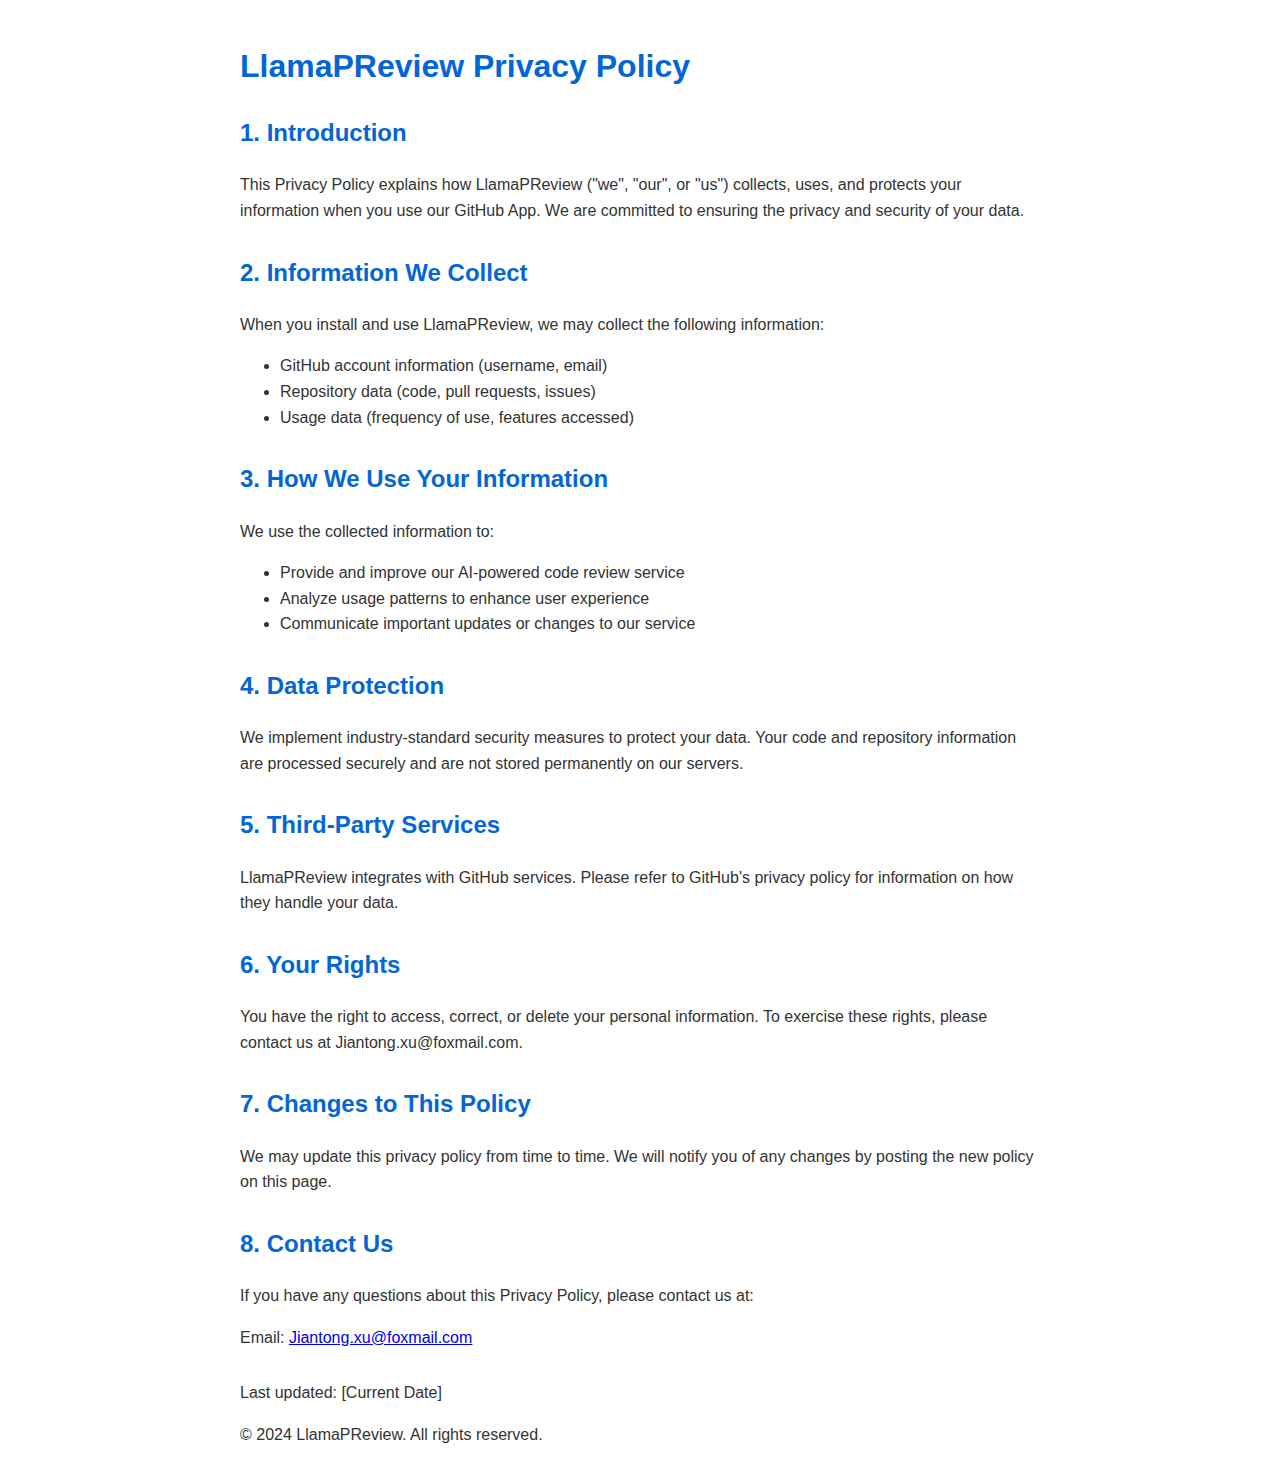
==== privacy.html @ 9e724a56 "Create privacy.html" ====
<!DOCTYPE html>
<html lang="en">
<head>
    <meta charset="UTF-8">
    <meta name="viewport" content="width=device-width, initial-scale=1.0">
    <title>LlamaPReview - Privacy Policy</title>
    <style>
        body {
            font-family: Arial, sans-serif;
            line-height: 1.6;
            color: #333;
            max-width: 800px;
            margin: 0 auto;
            padding: 20px;
        }
        h1, h2 {
            color: #0366d6;
        }
        .policy-section {
            margin-bottom: 30px;
        }
    </style>
</head>
<body>
    <h1>LlamaPReview Privacy Policy</h1>
    
    <div class="policy-section">
        <h2>1. Introduction</h2>
        <p>This Privacy Policy explains how LlamaPReview ("we", "our", or "us") collects, uses, and protects your information when you use our GitHub App. We are committed to ensuring the privacy and security of your data.</p>
    </div>
    
    <div class="policy-section">
        <h2>2. Information We Collect</h2>
        <p>When you install and use LlamaPReview, we may collect the following information:</p>
        <ul>
            <li>GitHub account information (username, email)</li>
            <li>Repository data (code, pull requests, issues)</li>
            <li>Usage data (frequency of use, features accessed)</li>
        </ul>
    </div>
    
    <div class="policy-section">
        <h2>3. How We Use Your Information</h2>
        <p>We use the collected information to:</p>
        <ul>
            <li>Provide and improve our AI-powered code review service</li>
            <li>Analyze usage patterns to enhance user experience</li>
            <li>Communicate important updates or changes to our service</li>
        </ul>
    </div>
    
    <div class="policy-section">
        <h2>4. Data Protection</h2>
        <p>We implement industry-standard security measures to protect your data. Your code and repository information are processed securely and are not stored permanently on our servers.</p>
    </div>
    
    <div class="policy-section">
        <h2>5. Third-Party Services</h2>
        <p>LlamaPReview integrates with GitHub services. Please refer to GitHub's privacy policy for information on how they handle your data.</p>
    </div>
    
    <div class="policy-section">
        <h2>6. Your Rights</h2>
        <p>You have the right to access, correct, or delete your personal information. To exercise these rights, please contact us at Jiantong.xu@foxmail.com.</p>
    </div>
    
    <div class="policy-section">
        <h2>7. Changes to This Policy</h2>
        <p>We may update this privacy policy from time to time. We will notify you of any changes by posting the new policy on this page.</p>
    </div>
    
    <div class="policy-section">
        <h2>8. Contact Us</h2>
        <p>If you have any questions about this Privacy Policy, please contact us at:</p>
        <p>Email: <a href="mailto:Jiantong.xu@foxmail.com">Jiantong.xu@foxmail.com</a></p>
    </div>
    
    <footer>
        <p>Last updated: [Current Date]</p>
        <p>&copy; 2024 LlamaPReview. All rights reserved.</p>
    </footer>
</body>
</html>
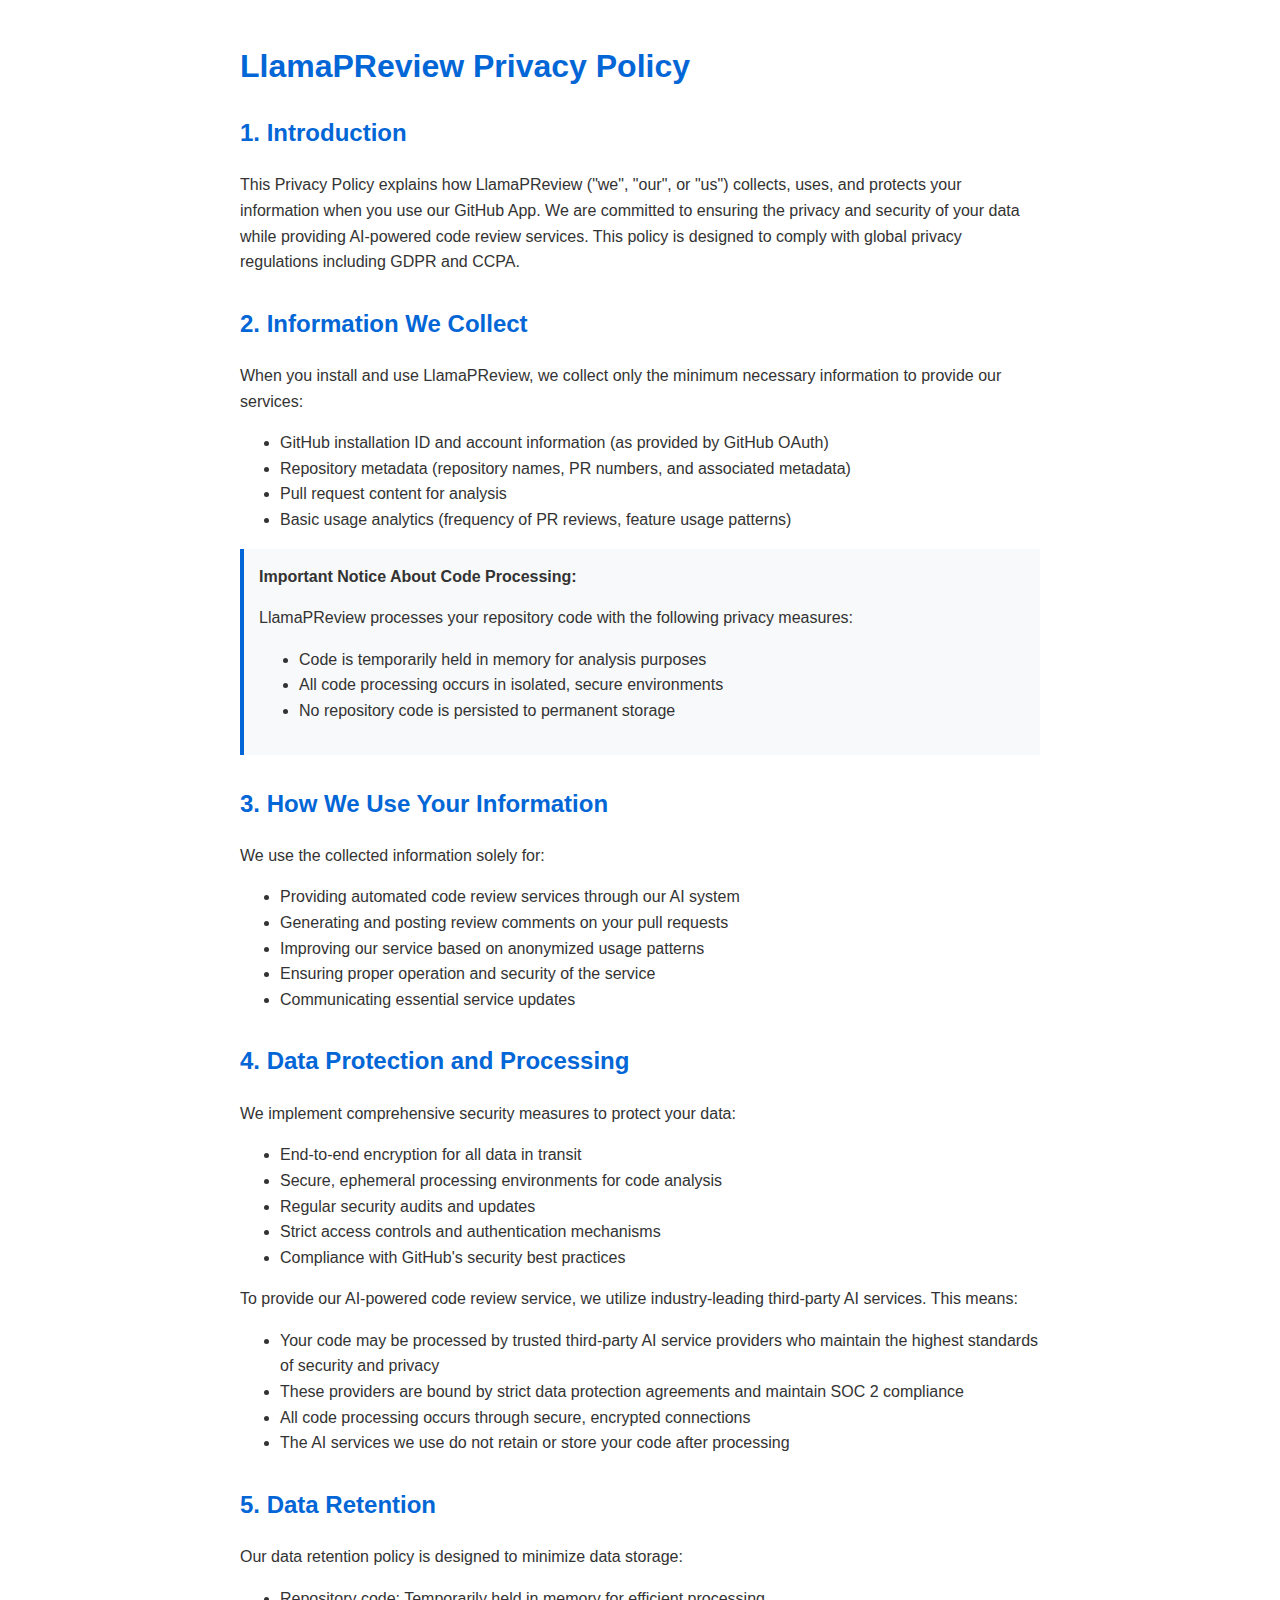
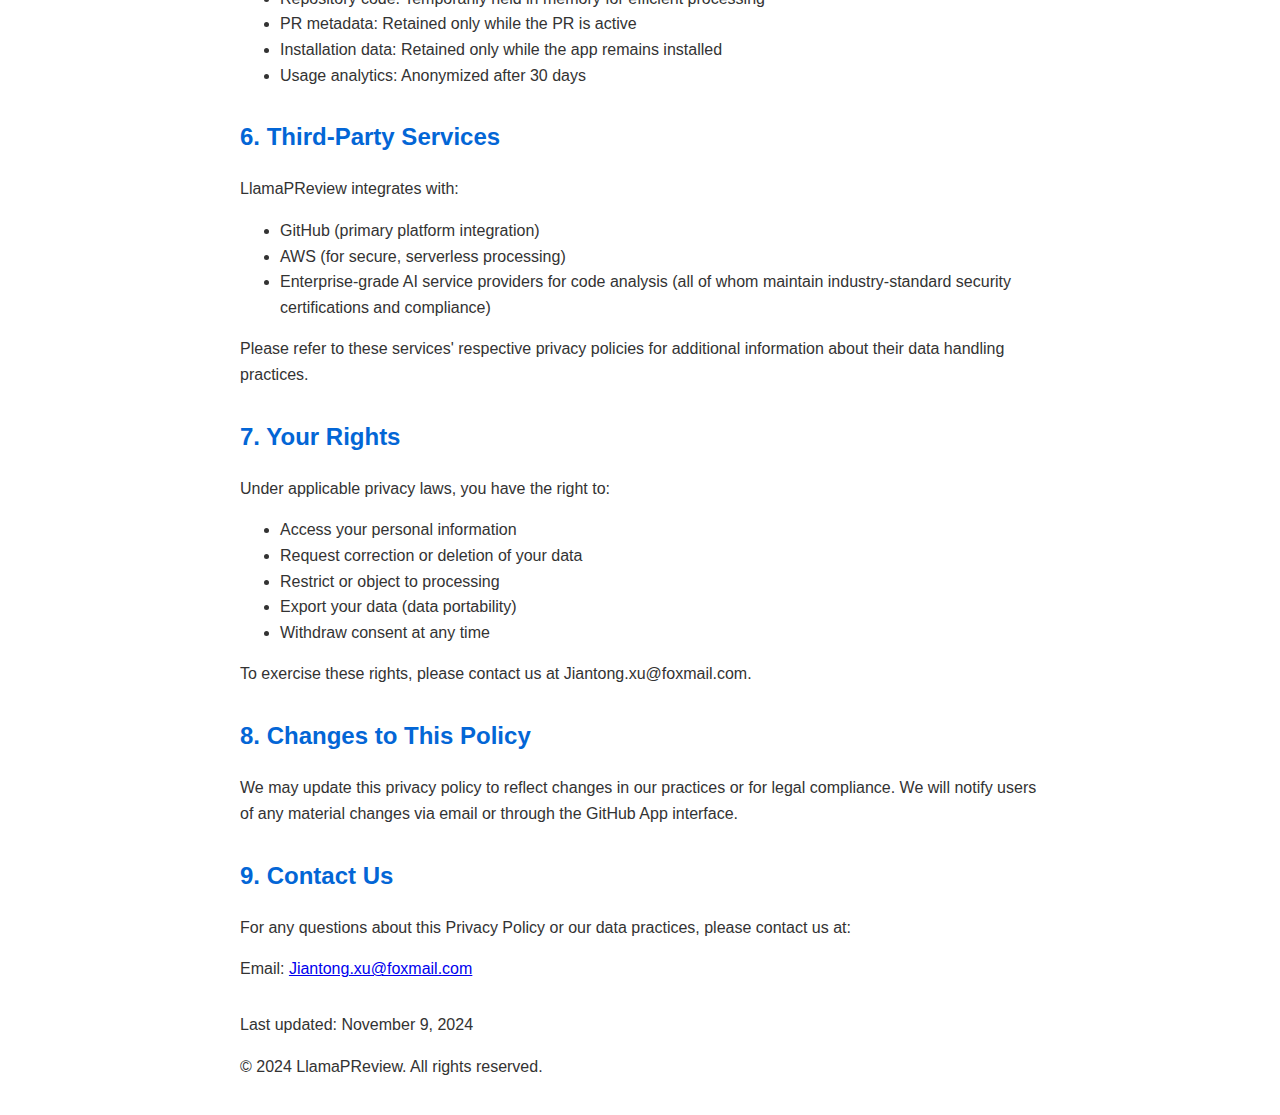
==== commit c6d0b8b7: "Update privacy.html" ====
--- a/privacy.html
+++ b/privacy.html
@@ -19,6 +19,12 @@
         .policy-section {
             margin-bottom: 30px;
         }
+        .important-notice {
+            background-color: #f8f9fa;
+            border-left: 4px solid #0366d6;
+            padding: 15px;
+            margin: 15px 0;
+        }
     </style>
 </head>
 <body>
@@ -26,57 +32,109 @@
     
     <div class="policy-section">
         <h2>1. Introduction</h2>
-        <p>This Privacy Policy explains how LlamaPReview ("we", "our", or "us") collects, uses, and protects your information when you use our GitHub App. We are committed to ensuring the privacy and security of your data.</p>
+        <p>This Privacy Policy explains how LlamaPReview ("we", "our", or "us") collects, uses, and protects your information when you use our GitHub App. We are committed to ensuring the privacy and security of your data while providing AI-powered code review services. This policy is designed to comply with global privacy regulations including GDPR and CCPA.</p>
     </div>
     
     <div class="policy-section">
         <h2>2. Information We Collect</h2>
-        <p>When you install and use LlamaPReview, we may collect the following information:</p>
+        <p>When you install and use LlamaPReview, we collect only the minimum necessary information to provide our services:</p>
         <ul>
-            <li>GitHub account information (username, email)</li>
-            <li>Repository data (code, pull requests, issues)</li>
-            <li>Usage data (frequency of use, features accessed)</li>
+            <li>GitHub installation ID and account information (as provided by GitHub OAuth)</li>
+            <li>Repository metadata (repository names, PR numbers, and associated metadata)</li>
+            <li>Pull request content for analysis</li>
+            <li>Basic usage analytics (frequency of PR reviews, feature usage patterns)</li>
+        </ul>
+        
+        <div class="important-notice">
+            <strong>Important Notice About Code Processing:</strong>
+            <p>LlamaPReview processes your repository code with the following privacy measures:</p>
+            <ul>
+                <li>Code is temporarily held in memory for analysis purposes</li>
+                <li>All code processing occurs in isolated, secure environments</li>
+                <li>No repository code is persisted to permanent storage</li>
+            </ul>
+        </div>
+    </div>
+    
+    <div class="policy-section">
+        <h2>3. How We Use Your Information</h2>
+        <p>We use the collected information solely for:</p>
+        <ul>
+            <li>Providing automated code review services through our AI system</li>
+            <li>Generating and posting review comments on your pull requests</li>
+            <li>Improving our service based on anonymized usage patterns</li>
+            <li>Ensuring proper operation and security of the service</li>
+            <li>Communicating essential service updates</li>
         </ul>
     </div>
     
     <div class="policy-section">
-        <h2>3. How We Use Your Information</h2>
-        <p>We use the collected information to:</p>
+        <h2>4. Data Protection and Processing</h2>
+        <p>We implement comprehensive security measures to protect your data:</p>
         <ul>
-            <li>Provide and improve our AI-powered code review service</li>
-            <li>Analyze usage patterns to enhance user experience</li>
-            <li>Communicate important updates or changes to our service</li>
+            <li>End-to-end encryption for all data in transit</li>
+            <li>Secure, ephemeral processing environments for code analysis</li>
+            <li>Regular security audits and updates</li>
+            <li>Strict access controls and authentication mechanisms</li>
+            <li>Compliance with GitHub's security best practices</li>
+        </ul>
+        <p>To provide our AI-powered code review service, we utilize industry-leading third-party AI services. This means:</p>
+        <ul>
+            <li>Your code may be processed by trusted third-party AI service providers who maintain the highest standards of security and privacy</li>
+            <li>These providers are bound by strict data protection agreements and maintain SOC 2 compliance</li>
+            <li>All code processing occurs through secure, encrypted connections</li>
+            <li>The AI services we use do not retain or store your code after processing</li>
         </ul>
     </div>
     
     <div class="policy-section">
-        <h2>4. Data Protection</h2>
-        <p>We implement industry-standard security measures to protect your data. Your code and repository information are processed securely and are not stored permanently on our servers.</p>
+        <h2>5. Data Retention</h2>
+        <p>Our data retention policy is designed to minimize data storage:</p>
+        <ul>
+            <li>Repository code: Temporarily held in memory for efficient processing</li>
+            <li>PR metadata: Retained only while the PR is active</li>
+            <li>Installation data: Retained only while the app remains installed</li>
+            <li>Usage analytics: Anonymized after 30 days</li>
+        </ul>
     </div>
     
     <div class="policy-section">
-        <h2>5. Third-Party Services</h2>
-        <p>LlamaPReview integrates with GitHub services. Please refer to GitHub's privacy policy for information on how they handle your data.</p>
+        <h2>6. Third-Party Services</h2>
+        <p>LlamaPReview integrates with:</p>
+        <ul>
+            <li>GitHub (primary platform integration)</li>
+            <li>AWS (for secure, serverless processing)</li>
+            <li>Enterprise-grade AI service providers for code analysis (all of whom maintain industry-standard security certifications and compliance)</li>
+        </ul>
+        <p>Please refer to these services' respective privacy policies for additional information about their data handling practices.</p>
     </div>
     
     <div class="policy-section">
-        <h2>6. Your Rights</h2>
-        <p>You have the right to access, correct, or delete your personal information. To exercise these rights, please contact us at Jiantong.xu@foxmail.com.</p>
+        <h2>7. Your Rights</h2>
+        <p>Under applicable privacy laws, you have the right to:</p>
+        <ul>
+            <li>Access your personal information</li>
+            <li>Request correction or deletion of your data</li>
+            <li>Restrict or object to processing</li>
+            <li>Export your data (data portability)</li>
+            <li>Withdraw consent at any time</li>
+        </ul>
+        <p>To exercise these rights, please contact us at Jiantong.xu@foxmail.com.</p>
     </div>
     
     <div class="policy-section">
-        <h2>7. Changes to This Policy</h2>
-        <p>We may update this privacy policy from time to time. We will notify you of any changes by posting the new policy on this page.</p>
+        <h2>8. Changes to This Policy</h2>
+        <p>We may update this privacy policy to reflect changes in our practices or for legal compliance. We will notify users of any material changes via email or through the GitHub App interface.</p>
     </div>
     
     <div class="policy-section">
-        <h2>8. Contact Us</h2>
-        <p>If you have any questions about this Privacy Policy, please contact us at:</p>
+        <h2>9. Contact Us</h2>
+        <p>For any questions about this Privacy Policy or our data practices, please contact us at:</p>
         <p>Email: <a href="mailto:Jiantong.xu@foxmail.com">Jiantong.xu@foxmail.com</a></p>
     </div>
     
     <footer>
-        <p>Last updated: [Current Date]</p>
+        <p>Last updated: November 9, 2024</p>
         <p>&copy; 2024 LlamaPReview. All rights reserved.</p>
     </footer>
 </body>
